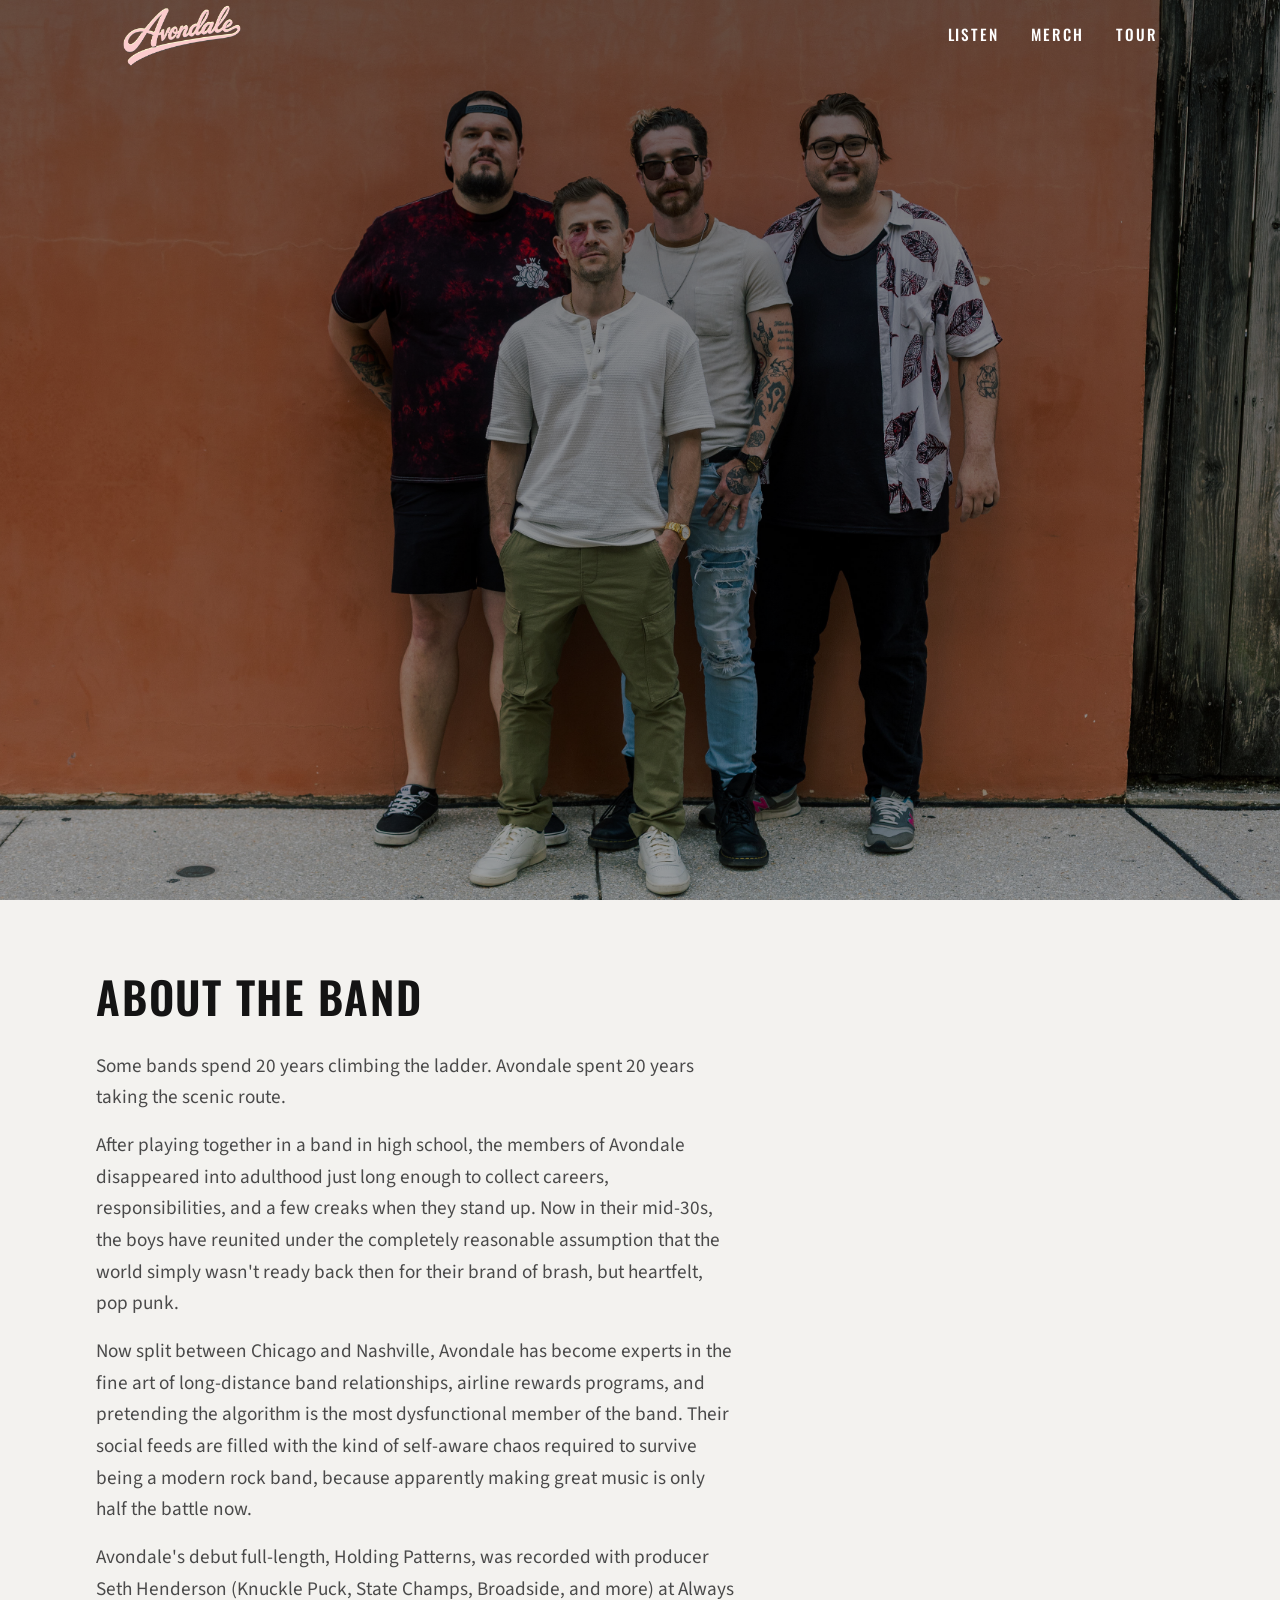
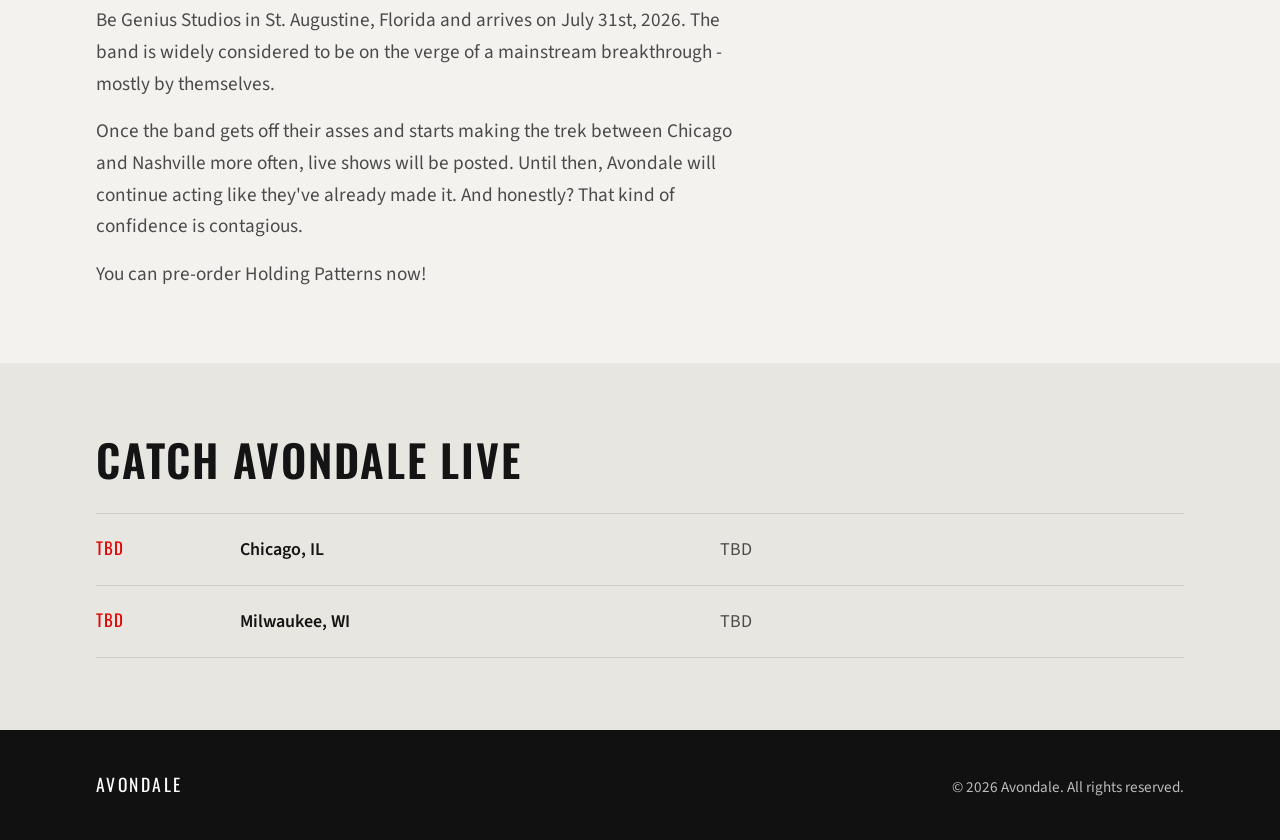
==== index.html @ c60215fb "Add files via upload" ====
<!DOCTYPE html>
<html lang="en">
<head>
  <meta charset="UTF-8">
  <meta name="viewport" content="width=device-width, initial-scale=1.0">
  <meta name="description" content="Avondale — pop-punk / alternative rock. Listen, shop merch, and catch them live.">
  <title>Avondale</title>
  <link rel="preconnect" href="https://fonts.googleapis.com">
  <link rel="preconnect" href="https://fonts.gstatic.com" crossorigin>
  <link href="https://fonts.googleapis.com/css2?family=Oswald:wght@500;600&family=Source+Sans+3:wght@400;600&display=swap" rel="stylesheet">
  <link rel="stylesheet" href="css/styles.css">
</head>
<body>

  <!-- =========================================================
       SITE HEADER / NAVIGATION
       Shared across pages. Future pages (Music, Videos, Store,
       Contact, About) can reuse this same nav pattern.
       ========================================================= -->
  <header class="site-header" id="top">
    <div class="nav-inner">
      <!-- Logo → always returns to homepage -->
      <a class="logo-link" href="index.html" aria-label="Avondale — Home">
        <!-- REPLACE: images/logo.png with your band logo -->
        <img
          class="logo"
          src="images/logo.png"
          alt="Avondale"
          width="320"
          height="96"
        >
      </a>

      <!-- Mobile menu button (visible on small screens) -->
      <button
        class="menu-toggle"
        type="button"
        aria-expanded="false"
        aria-controls="primary-nav"
        aria-label="Open menu"
      >
        <span class="menu-toggle-bar" aria-hidden="true"></span>
        <span class="menu-toggle-bar" aria-hidden="true"></span>
        <span class="menu-toggle-bar" aria-hidden="true"></span>
      </button>

      <!--
        Primary navigation
        URLs for Listen come from data/links.json (not hardcoded).
        Add future links here later: Music, Videos, Store, Contact, About
      -->
      <nav class="primary-nav" id="primary-nav" aria-label="Primary">
        <ul class="nav-list">
          <li>
            <a
              class="nav-link"
              data-link="listen"
              href="#"
              target="_blank"
              rel="noopener noreferrer"
            >Listen</a>
          </li>
          <li>
            <a class="nav-link" href="merch.html">Merch</a>
          </li>
          <li>
            <a class="nav-link" href="#tour">Tour</a>
          </li>
        </ul>
      </nav>
    </div>
  </header>

  <main>

    <!-- =========================================================
         HERO
         Full-bleed band photo with dark overlay.
         REPLACE the image below with your preferred hero shot.
         ========================================================= -->
    <section class="hero" aria-label="Band photo">
      <!--
        HERO IMAGE PLACEHOLDER
        Replace images/band-photo.jpg with your own wide band photo.
        Keep the filename the same, or update the src below.
      -->
      <img
        class="hero-image"
        src="images/band-photo.jpg"
        alt="Avondale band photo"
        width="1920"
        height="1080"
        fetchpriority="high"
      >
      <div class="hero-overlay" aria-hidden="true"></div>
    </section>

    <!-- =========================================================
         ABOUT
         Bio paragraphs are loaded from data/band.json
         ========================================================= -->
    <section class="section about" id="about" aria-labelledby="about-heading">
      <div class="section-inner">
        <h1 class="section-title" id="about-heading">About the Band</h1>
        <!-- Filled by js/data-loader.js -->
        <div class="about-bio" id="about-bio"></div>
      </div>
    </section>

    <!-- =========================================================
         TOUR
         Dates are loaded from data/tour.json
         ========================================================= -->
    <section class="section tour" id="tour" aria-labelledby="tour-heading">
      <div class="section-inner">
        <h2 class="section-title" id="tour-heading">Catch Avondale Live</h2>
        <!-- Filled by js/data-loader.js -->
        <ul class="tour-list" id="tour-list"></ul>
        <p class="tour-empty" id="tour-empty" hidden>No upcoming shows announced yet. Check back soon.</p>
      </div>
    </section>

  </main>

  <footer class="site-footer">
    <div class="section-inner footer-inner">
      <p class="footer-brand">Avondale</p>
      <p class="footer-copy">&copy; <span id="year"></span> Avondale. All rights reserved.</p>
    </div>
  </footer>

  <script src="js/data-loader.js" defer></script>
  <script src="js/script.js" defer></script>
</body>
</html>
---- css/styles.css ----
/* =========================================================
   Avondale — Site Styles
   Plain CSS only. Organized by section.
   ========================================================= */

/* --- CSS VARIABLES --- */
:root {
  --background: #f3f2ef;
  --background-alt: #e8e6e1;
  --text: #141414;
  --text-muted: #4a4a4a;
  --accent: #e10600;
  --accent-hover: #b50500;
  --header-text: #ffffff;
  --overlay: rgba(0, 0, 0, 0.45);
  --border: rgba(20, 20, 20, 0.12);
  --spacing: 1.5rem;
  --spacing-lg: 4.5rem;
  --max-width: 68rem;
  --nav-height: 4.5rem;
  --font-display: "Oswald", "Arial Narrow", sans-serif;
  --font-body: "Source Sans 3", "Segoe UI", sans-serif;
  --transition: 0.25s ease;
}

/* --- BASE --- */
*, *::before, *::after { box-sizing: border-box; }

html { scroll-behavior: smooth; }

body {
  margin: 0;
  font-family: var(--font-body);
  font-size: 1.125rem;
  line-height: 1.65;
  color: var(--text);
  background: var(--background);
  -webkit-font-smoothing: antialiased;
}

img { max-width: 100%; height: auto; display: block; }

a {
  color: var(--accent);
  text-decoration-thickness: 1px;
  text-underline-offset: 0.2em;
  transition: color var(--transition), opacity var(--transition);
}

a:hover { color: var(--accent-hover); }

a:focus-visible,
button:focus-visible {
  outline: 2px solid var(--accent);
  outline-offset: 3px;
}

h1, h2, h3 {
  font-family: var(--font-display);
  font-weight: 600;
  letter-spacing: 0.04em;
  text-transform: uppercase;
  line-height: 1.15;
  margin: 0 0 1rem;
}

p { margin: 0 0 1rem; }
ul { margin: 0; padding: 0; list-style: none; }

/* --- LAYOUT --- */
.section { padding: var(--spacing-lg) var(--spacing); }
.section-inner { max-width: var(--max-width); margin: 0 auto; }
.section-title {
  font-size: clamp(1.85rem, 4vw, 2.75rem);
  margin-bottom: 1.75rem;
}

/* --- HEADER / NAV --- */
.site-header {
  position: absolute;
  top: 1; left: 0; right: 0;
  z-index: 100;
  height: var(--nav-height);
  color: var(--header-text);
}

.site-header--solid {
  position: sticky;
  background: #111;
  border-bottom: 1px solid rgba(255, 255, 255, 0.08);
}

.nav-inner {
  max-width: var(--max-width);
  margin: 0 auto;
  padding: 0 var(--spacing);
  height: 100%;
  display: flex;
  align-items: center;
  justify-content: space-between;
  gap: 1rem;
}

.logo-link {
  display: inline-flex;
  align-items: center;
  text-decoration: none;
}

.logo {
  height: 6rem;
  width: auto;
  object-fit: contain;
  transition: opacity var(--transition), transform var(--transition);
}

.logo-link:hover .logo {
  opacity: 0.85;
  transform: scale(1.02);
}

.nav-list {
  display: flex;
  align-items: center;
  gap: 1.75rem;
}

.nav-link {
  font-family: var(--font-display);
  font-size: 0.95rem;
  font-weight: 500;
  letter-spacing: 0.12em;
  text-transform: uppercase;
  text-decoration: none;
  color: var(--header-text);
  padding: 0.55rem 0.15rem;
  position: relative;
}

.nav-link::after {
  content: "";
  position: absolute;
  left: 0; right: 0; bottom: 0.2rem;
  height: 2px;
  background: var(--accent);
  transform: scaleX(0);
  transform-origin: left;
  transition: transform var(--transition);
}

.nav-link:hover,
.nav-link[aria-current="page"] { color: #fff; }

.nav-link:hover::after,
.nav-link[aria-current="page"]::after { transform: scaleX(1); }

.menu-toggle {
  display: none;
  width: 2.75rem;
  height: 2.75rem;
  padding: 0;
  border: 0;
  background: transparent;
  cursor: pointer;
  flex-direction: column;
  justify-content: center;
  align-items: center;
  gap: 0.35rem;
}

.menu-toggle-bar {
  display: block;
  width: 1.4rem;
  height: 2px;
  background: #fff;
  transition: transform var(--transition), opacity var(--transition);
}

.menu-toggle[aria-expanded="true"] .menu-toggle-bar:nth-child(1) {
  transform: translateY(7.5px) rotate(45deg);
}
.menu-toggle[aria-expanded="true"] .menu-toggle-bar:nth-child(2) { opacity: 0; }
.menu-toggle[aria-expanded="true"] .menu-toggle-bar:nth-child(3) {
  transform: translateY(-7.5px) rotate(-45deg);
}

/* --- HERO --- */
.hero {
  position: relative;
  min-height: 100vh;
  min-height: 100svh;
  overflow: hidden;
  background: #1a1a1a;
}

.hero-image {
  width: 100%;
  height: 100%;
  min-height: 100vh;
  min-height: 100svh;
  object-fit: cover;
  object-position: center;
}

.hero-overlay {
  position: absolute;
  inset: 0;
  background: linear-gradient(
    to bottom,
    rgba(0, 0, 0, 0.55) 0%,
    var(--overlay) 40%,
    rgba(0, 0, 0, 0.35) 100%
  );
  pointer-events: none;
}

/* --- ABOUT --- */
.about-bio p {
  max-width: 40rem;
  font-size: 1.2rem;
  color: var(--text-muted);
}

.about-bio p:last-child { margin-bottom: 0; }

/* --- TOUR --- */
.tour { background: var(--background-alt); }

.tour-list { border-top: 1px solid var(--border); }

.tour-item {
  display: grid;
  grid-template-columns: 8rem 1fr 1fr;
  gap: 1rem;
  align-items: baseline;
  padding: 1.25rem 0;
  border-bottom: 1px solid var(--border);
  transition: background-color var(--transition), padding-left var(--transition);
}

.tour-item:hover {
  background: rgba(255, 255, 255, 0.45);
  padding-left: 0.5rem;
}

.tour-date {
  font-family: var(--font-display);
  font-size: 1.05rem;
  letter-spacing: 0.06em;
  text-transform: uppercase;
  color: var(--accent);
}

.tour-city { font-weight: 600; }
.tour-venue,
.tour-empty { color: var(--text-muted); }
.tour-empty { font-style: italic; }

/* --- MERCH --- */
.merch-feature {
  padding-top: calc(var(--nav-height) + var(--spacing-lg));
}

.merch-feature-inner {
  display: grid;
  grid-template-columns: minmax(0, 1fr) minmax(0, 1.1fr);
  gap: clamp(2rem, 5vw, 4rem);
  align-items: center;
}

.album-art {
  width: 100%;
  max-width: 28rem;
  aspect-ratio: 1 / 1;
  object-fit: cover;
  background: #222;
  box-shadow: 0 18px 40px rgba(0, 0, 0, 0.18);
  transition: transform 0.4s ease;
}

.album-art:hover { transform: scale(1.015); }

.merch-text {
  max-width: 28rem;
  color: var(--text-muted);
  font-size: 1.15rem;
  margin-bottom: 1.75rem;
}

.btn {
  display: inline-flex;
  align-items: center;
  justify-content: center;
  min-height: 3.15rem;
  padding: 0.85rem 1.9rem;
  font-family: var(--font-display);
  font-size: 1rem;
  font-weight: 600;
  letter-spacing: 0.14em;
  text-transform: uppercase;
  text-decoration: none;
  color: #fff;
  background: var(--accent);
  border: 0;
  border-radius: 2px;
  transition: background-color var(--transition), transform var(--transition);
}

.btn:hover {
  background: var(--accent-hover);
  color: #fff;
  transform: translateY(-2px);
}

.store {
  background: var(--background-alt);
  padding-bottom: 6.5rem;
}

#store-widget { min-height: 8rem; }

.store-placeholder {
  margin: 0;
  padding: 2.5rem 1.5rem;
  text-align: center;
  color: var(--text-muted);
  border: 1px dashed var(--border);
  background: rgba(255, 255, 255, 0.4);
}

/* --- FOOTER --- */
.site-footer {
  padding: 2.5rem var(--spacing);
  background: #111;
  color: rgba(255, 255, 255, 0.72);
}

.footer-inner {
  display: flex;
  flex-wrap: wrap;
  justify-content: space-between;
  gap: 0.75rem 1.5rem;
  align-items: baseline;
}

.footer-brand {
  margin: 0;
  font-family: var(--font-display);
  font-size: 1.1rem;
  letter-spacing: 0.14em;
  text-transform: uppercase;
  color: #fff;
}

.footer-copy { margin: 0; font-size: 0.95rem; }

/* --- TABLET --- */
@media (max-width: 900px) {
  :root { --spacing-lg: 3.5rem; }

  .tour-item {
    grid-template-columns: 7rem 1fr;
  }

  .tour-venue { grid-column: 2; }

  .merch-feature-inner { grid-template-columns: 1fr; }
  .album-art { max-width: 22rem; }
}

/* --- MOBILE --- */
@media (max-width: 700px) {
  :root {
    --spacing: 1.15rem;
    --spacing-lg: 3rem;
    --nav-height: 4rem;
  }

  .menu-toggle { display: flex; }

  .primary-nav {
    position: absolute;
    top: var(--nav-height);
    left: 0; right: 0;
    background: rgba(10, 10, 10, 0.96);
    max-height: 0;
    overflow: hidden;
    transition: max-height 0.35s ease;
  }

  .primary-nav.is-open { max-height: 18rem; }

  .nav-list {
    flex-direction: column;
    align-items: stretch;
    gap: 0;
    padding: 0.5rem 0 1rem;
  }

  .nav-link {
    display: block;
    padding: 1rem var(--spacing);
    font-size: 1.05rem;
    min-height: 3rem;
  }

  .nav-link::after { display: none; }

  .hero,
  .hero-image {
    min-height: 85vh;
    min-height: 85svh;
  }

  .tour-item {
    grid-template-columns: 1fr;
    gap: 0.25rem;
    padding: 1.35rem 0;
  }

  .tour-venue { grid-column: 1; }
  .btn { width: 100%; max-width: 20rem; }
  .footer-inner { flex-direction: column; }
}

@media (prefers-reduced-motion: reduce) {
  html { scroll-behavior: auto; }
  *, *::before, *::after {
    transition-duration: 0.01ms !important;
    animation-duration: 0.01ms !important;
  }
}
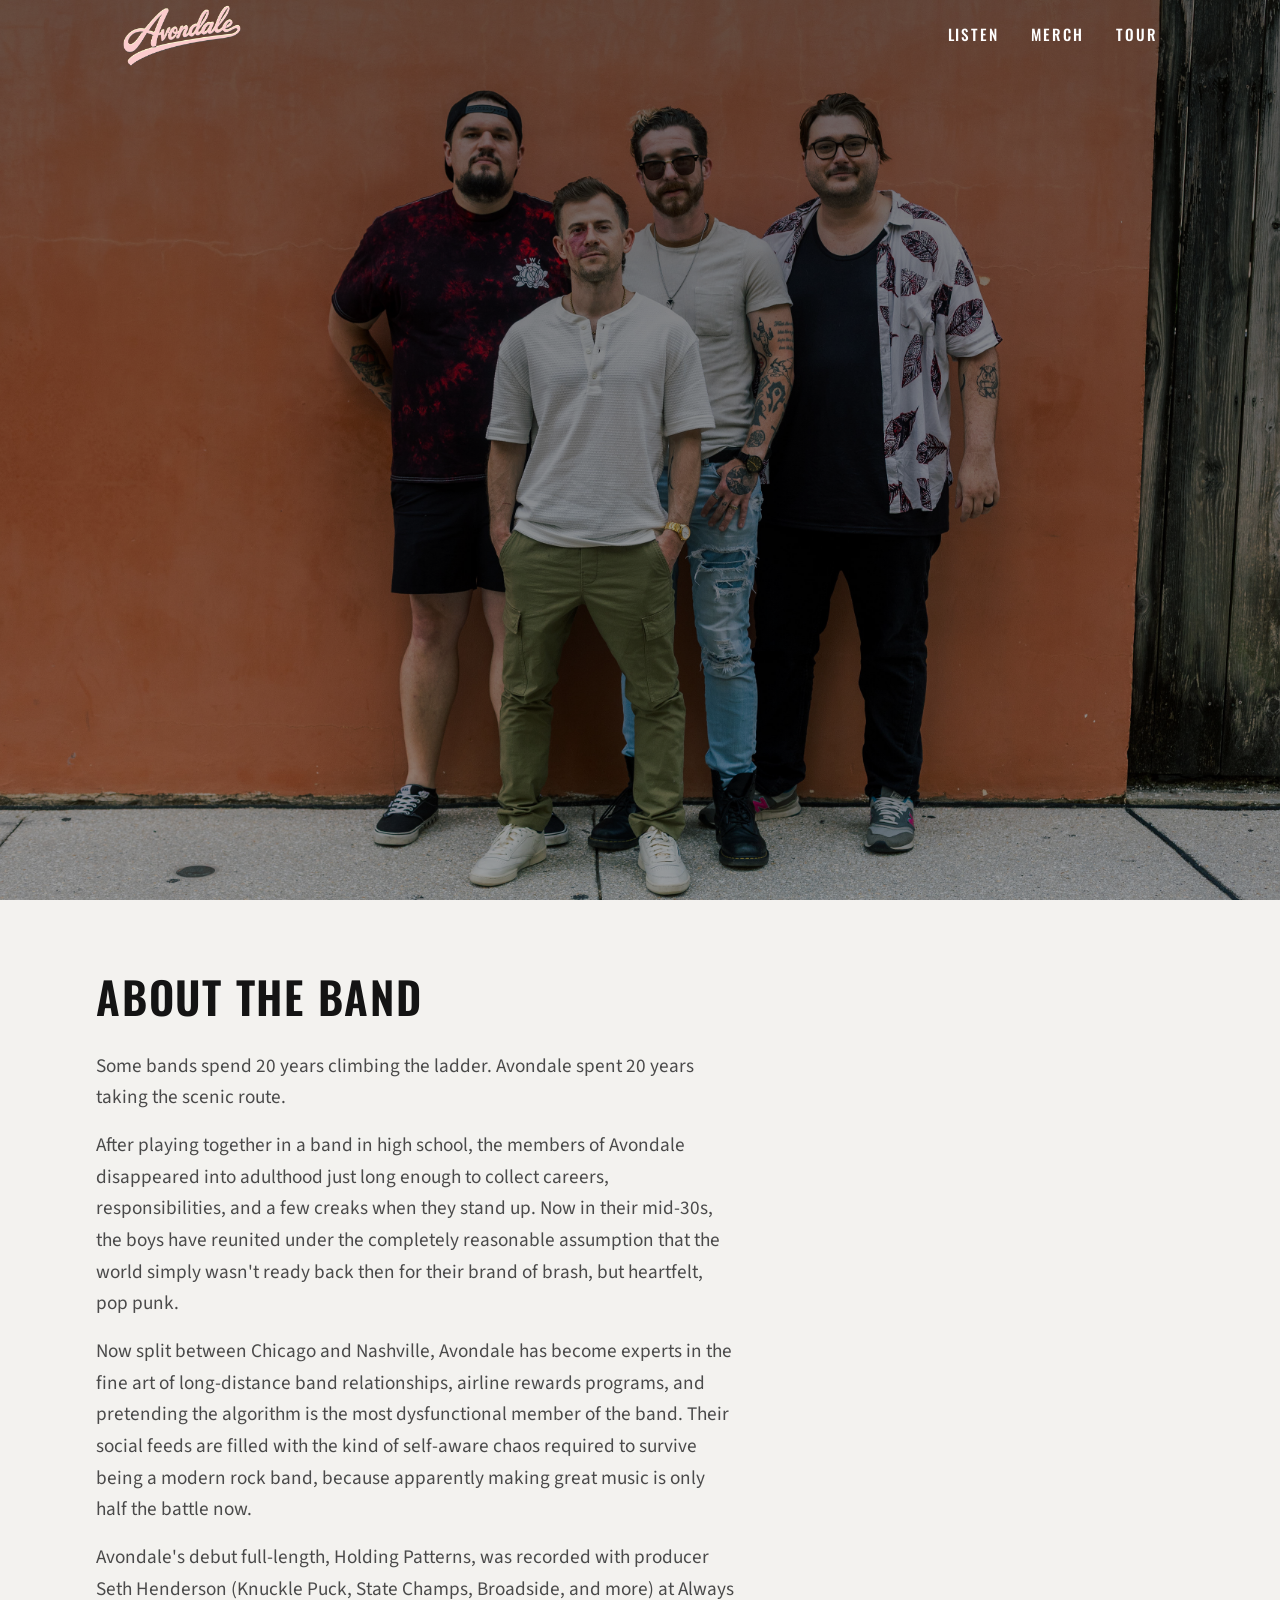
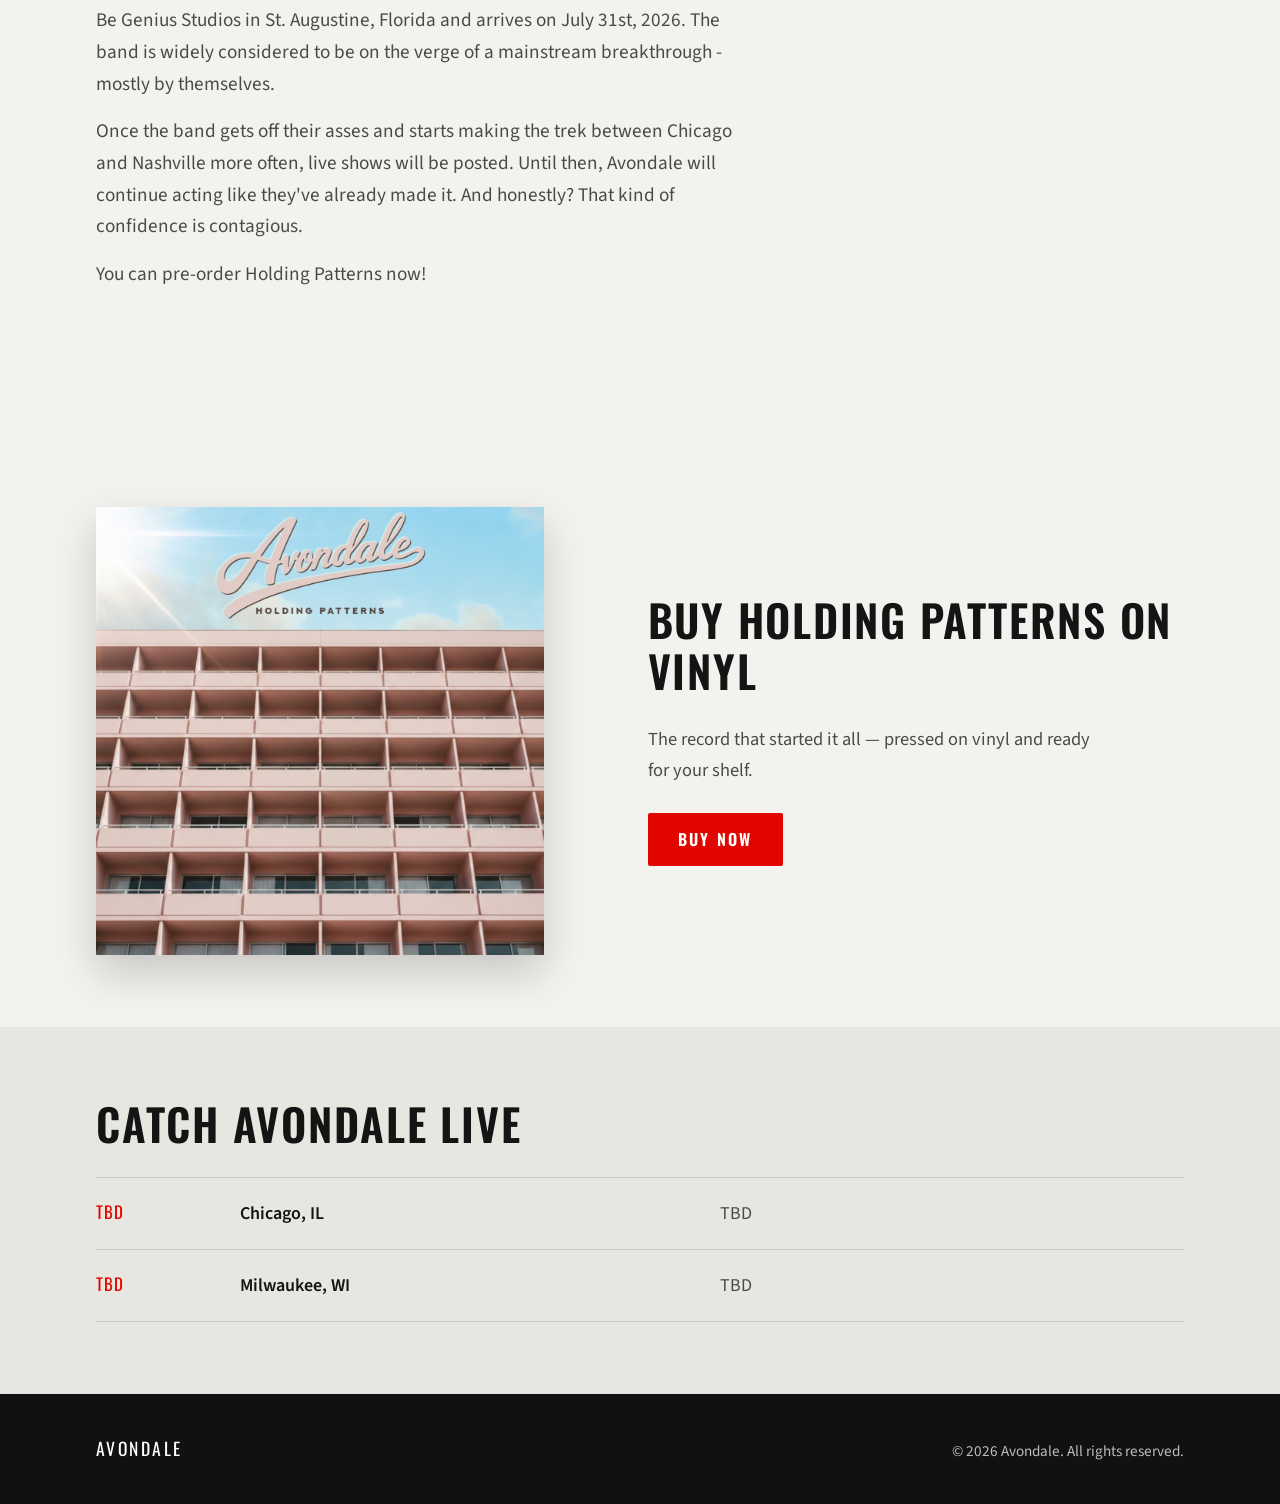
==== commit 375f5c1a: "Update index.html" ====
--- a/index.html
+++ b/index.html
@@ -107,6 +107,30 @@
       </div>
     </section>
 
+    <! -- =======================================================
+          MERCH
+          Directs to merch page
+          ======================================================= -->
+   <section class="section merch-feature" aria-labelledby="home-merch-heading">
+  <div class="section-inner merch-feature-inner">
+    <img
+      class="album-art"
+      src="images/holding-patterns.jpg"
+      alt="Holding Patterns album cover"
+      width="800"
+      height="800"
+      loading="lazy"
+    >
+    <div class="merch-copy">
+      <h2 class="section-title" id="home-merch-heading">Buy Holding Patterns on Vinyl</h2>
+      <p class="merch-text">
+        The record that started it all — pressed on vinyl and ready for your shelf.
+      </p>
+      <a class="btn" href="merch.html">Buy Now</a>
+    </div>
+  </div>
+</section>
+
     <!-- =========================================================
          TOUR
          Dates are loaded from data/tour.json
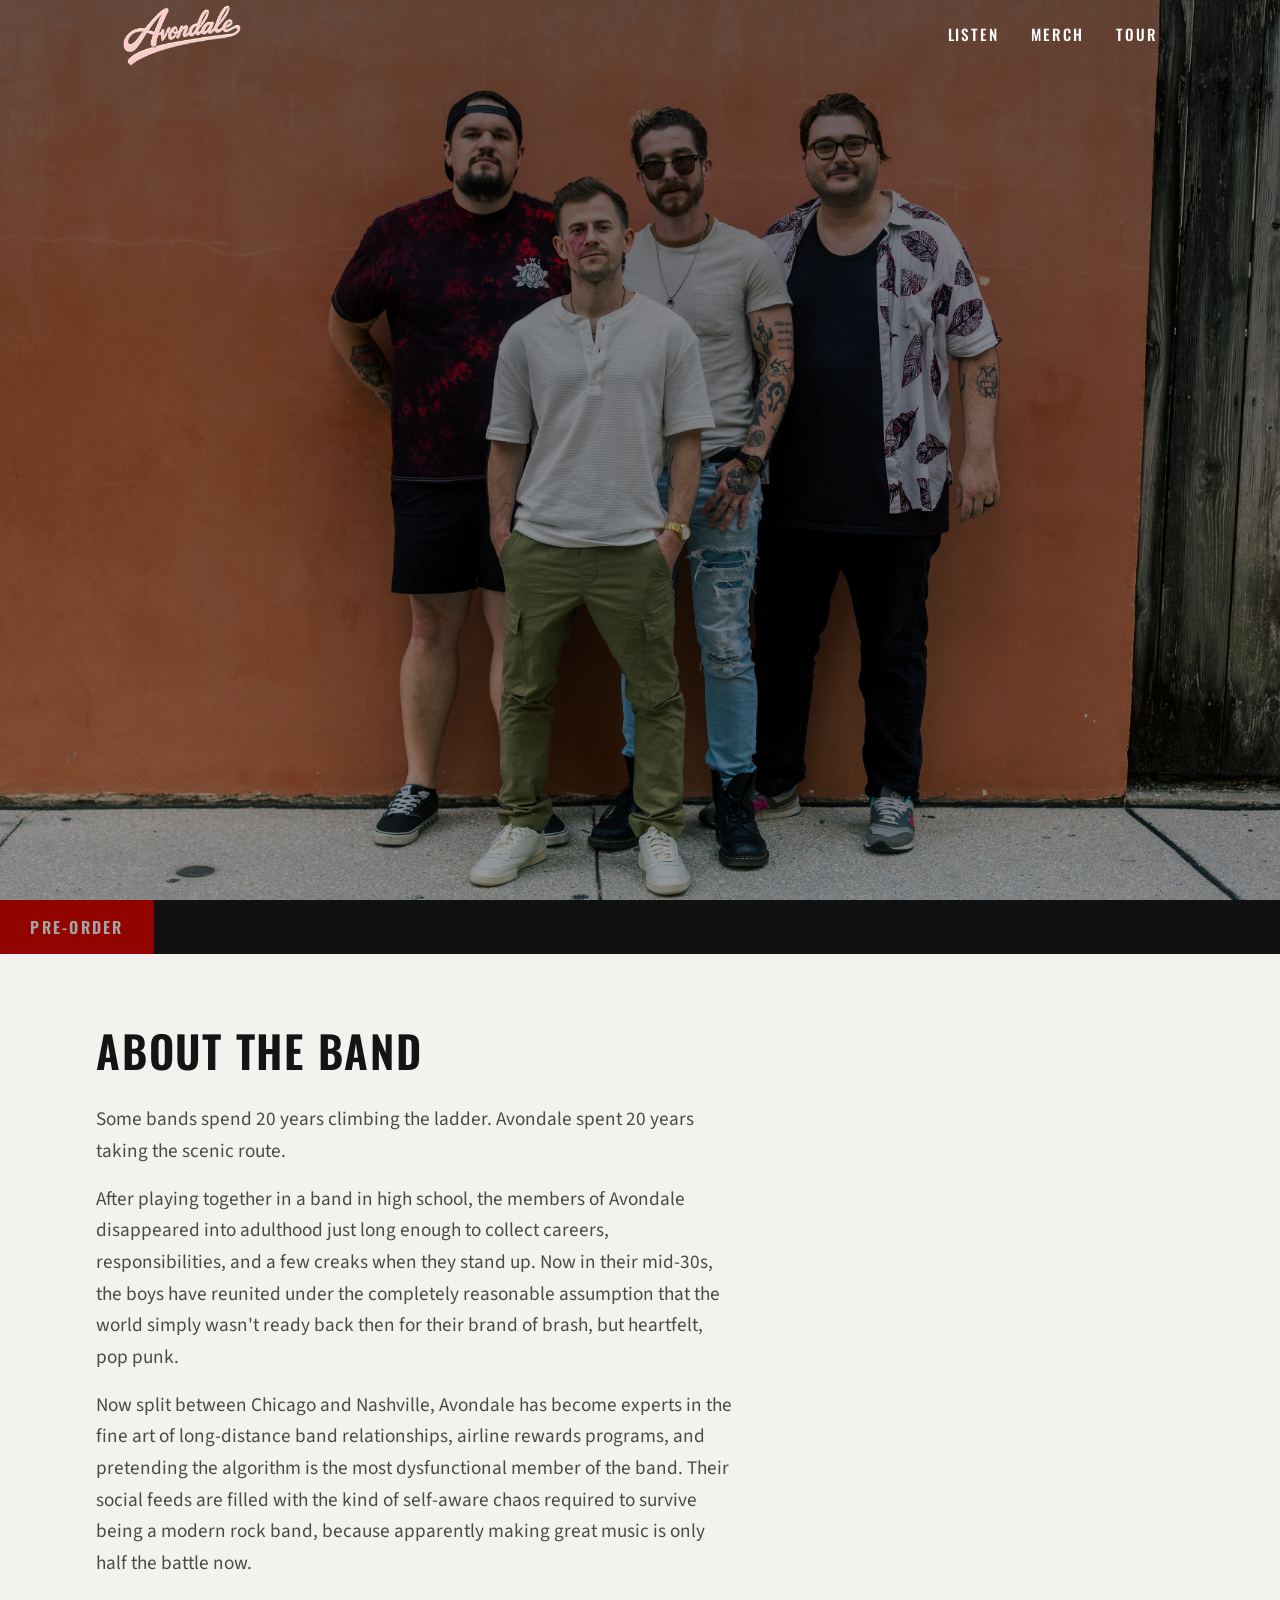
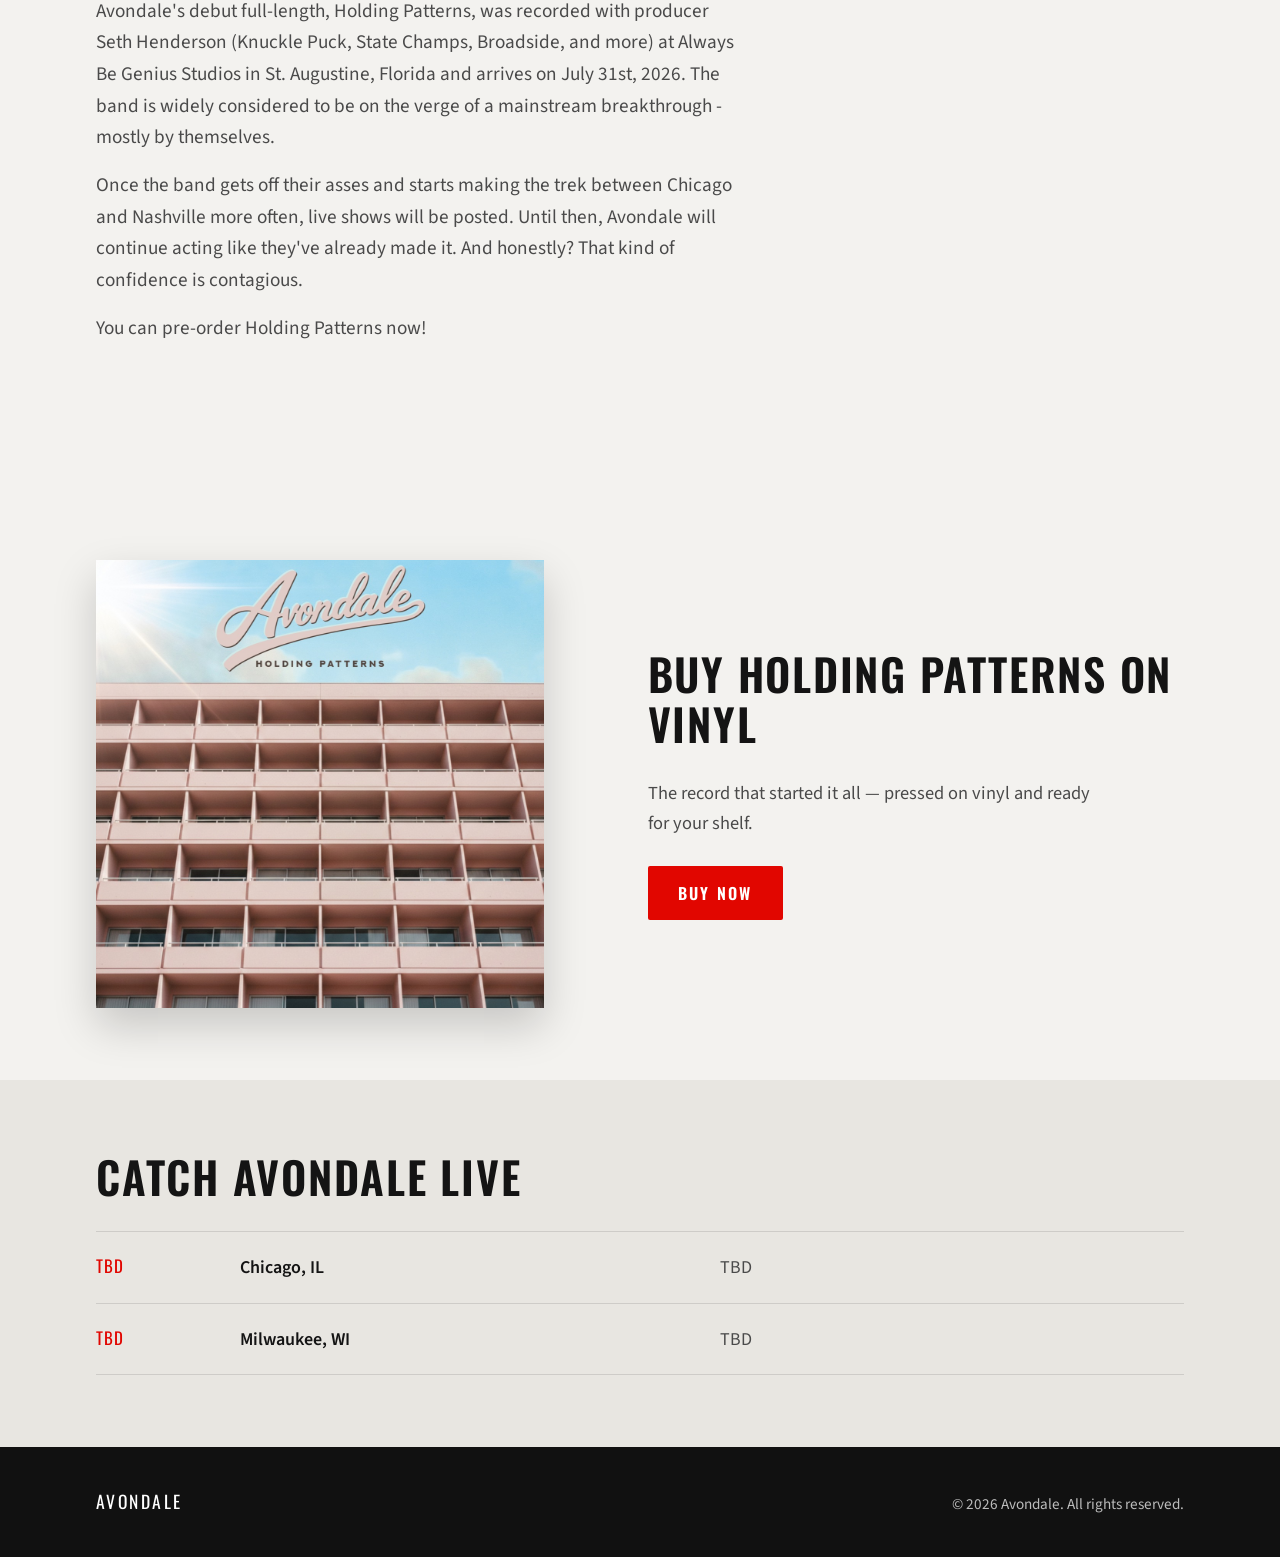
==== commit f1d5fb2a: "Update index.html" ====
--- a/index.html
+++ b/index.html
@@ -93,6 +93,7 @@
         fetchpriority="high"
       >
       <div class="hero-overlay" aria-hidden="true"></div>
+      <a class="btn hero-cta" href="merch.html#store">Pre-Order</a>
     </section>
 
     <!-- =========================================================
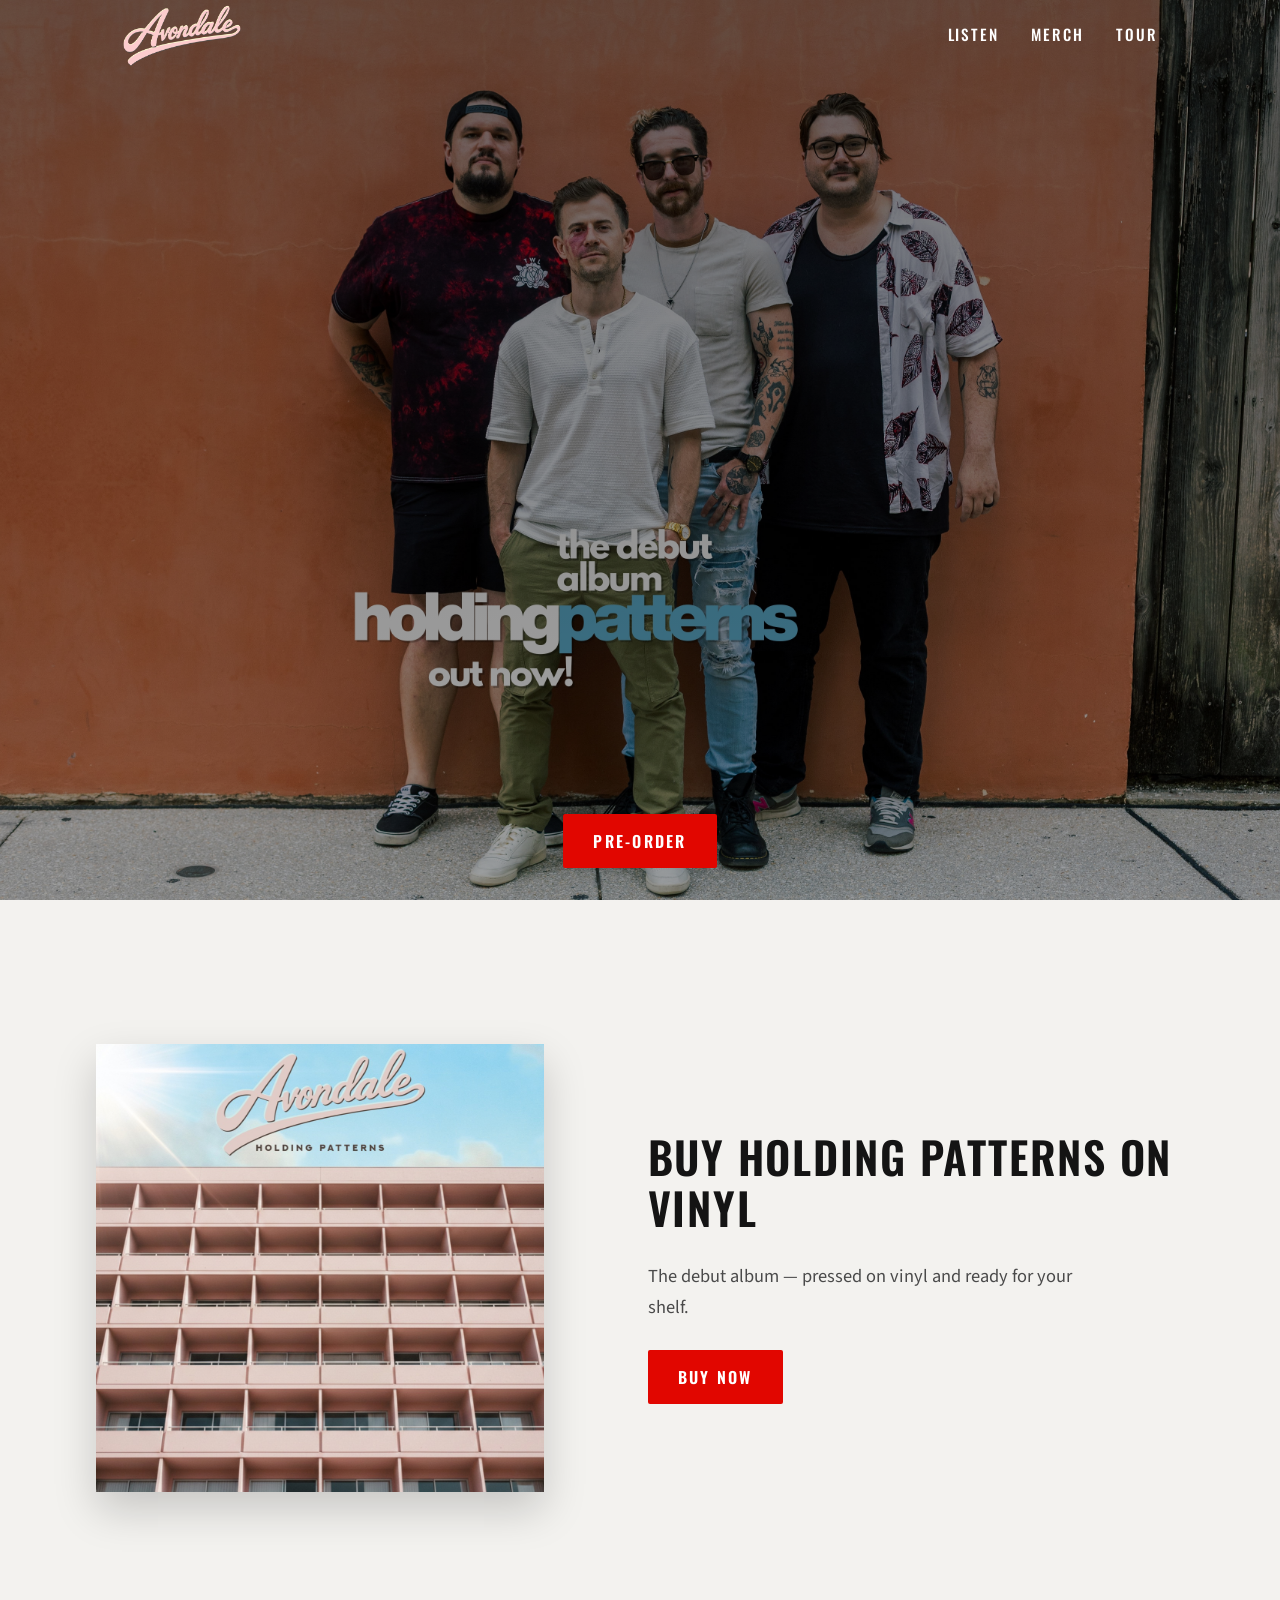
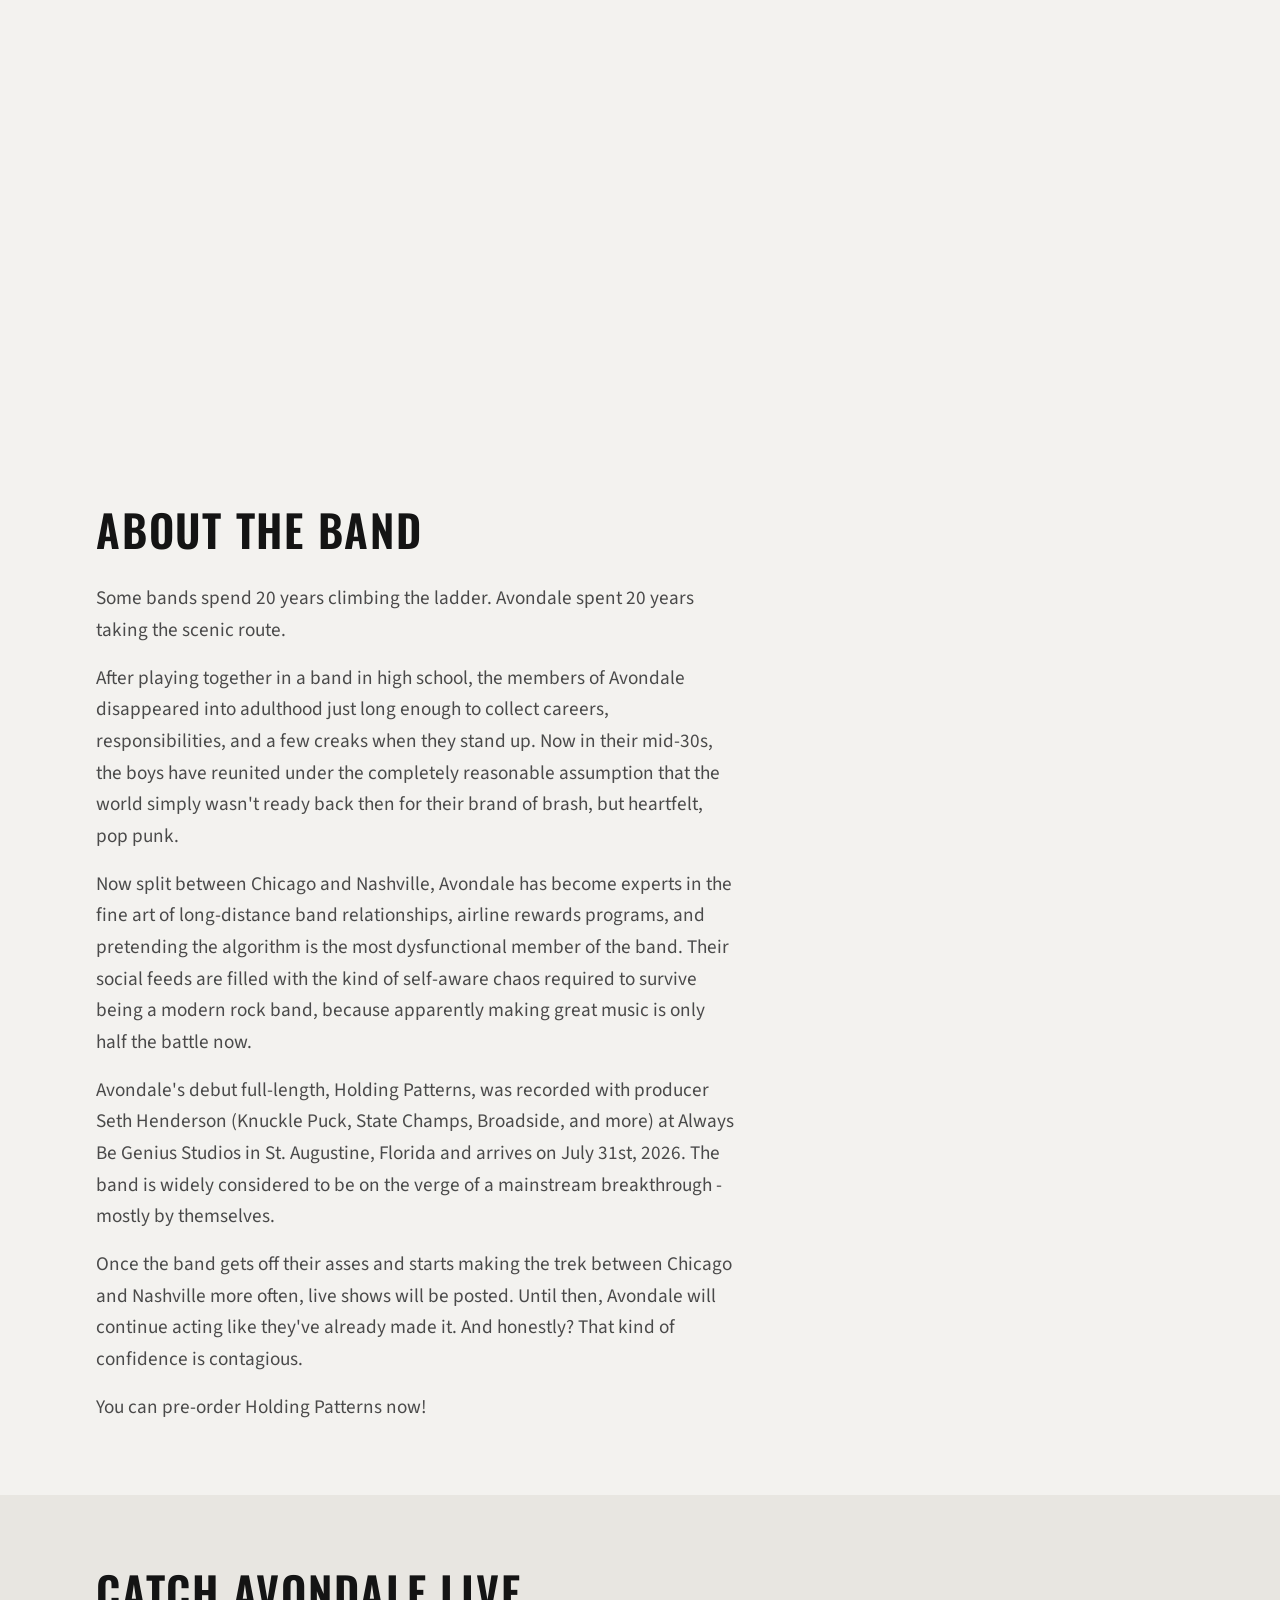
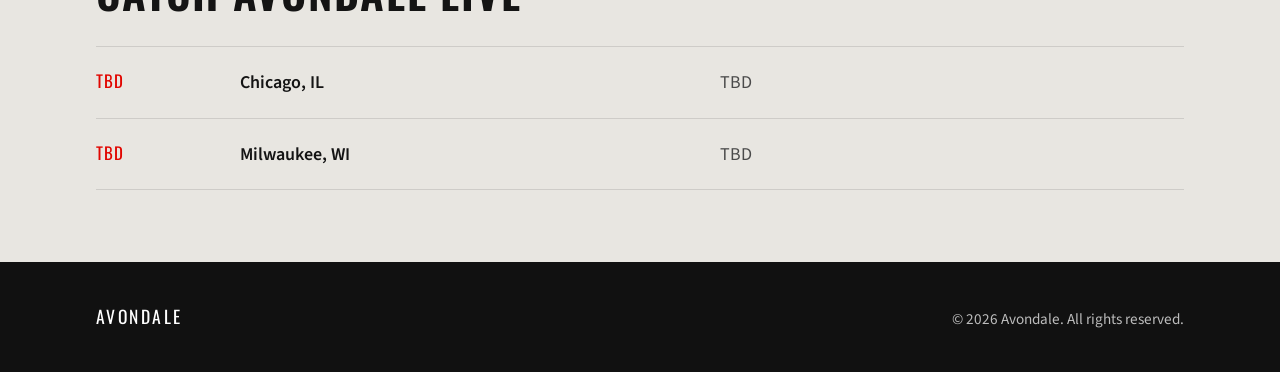
==== commit abbfaaf8: "Update index.html Added video section, moved merch section on home page to top." ====
--- a/index.html
+++ b/index.html
@@ -96,18 +96,6 @@
       <a class="btn hero-cta" href="merch.html#store">Pre-Order</a>
     </section>
 
-    <!-- =========================================================
-         ABOUT
-         Bio paragraphs are loaded from data/band.json
-         ========================================================= -->
-    <section class="section about" id="about" aria-labelledby="about-heading">
-      <div class="section-inner">
-        <h1 class="section-title" id="about-heading">About the Band</h1>
-        <!-- Filled by js/data-loader.js -->
-        <div class="about-bio" id="about-bio"></div>
-      </div>
-    </section>
-
     <! -- =======================================================
           MERCH
           Directs to merch page
@@ -125,12 +113,42 @@
     <div class="merch-copy">
       <h2 class="section-title" id="home-merch-heading">Buy Holding Patterns on Vinyl</h2>
       <p class="merch-text">
-        The record that started it all — pressed on vinyl and ready for your shelf.
+        The debut album — pressed on vinyl and ready for your shelf.
       </p>
       <a class="btn" href="merch.html">Buy Now</a>
     </div>
   </div>
 </section>
+
+    <!-- =========================================================
+         FEATURED VIDEO
+         Insert link to video
+         ========================================================= -->
+    <section class="section video" id="video" area-labelledby="video-heading">
+      <iframe 
+  width="560" 
+  height="315" 
+  src="https://www.youtube.com/embed/tIavSRm6gvs" 
+  title="Avondale - California Calling (Lyric Video)" 
+  frameborder="0" 
+  allow="accelerometer; autoplay; clipboard-write; encrypted-media; gyroscope; picture-in-picture; web-share" 
+  referrerpolicy="strict-origin-when-cross-origin" 
+  allowfullscreen>
+</iframe>
+    </section>
+
+    <!-- =========================================================
+         ABOUT
+         Bio paragraphs are loaded from data/band.json
+         ========================================================= -->
+    <section class="section about" id="about" aria-labelledby="about-heading">
+      <div class="section-inner">
+        <h1 class="section-title" id="about-heading">About the Band</h1>
+        <!-- Filled by js/data-loader.js -->
+        <div class="about-bio" id="about-bio"></div>
+      </div>
+    </section>
+
 
     <!-- =========================================================
          TOUR
--- a/css/styles.css
+++ b/css/styles.css
@@ -214,6 +214,18 @@
   pointer-events: none;
 }
 
+.hero-cta {
+  position: absolute;
+  left: 50%;
+  bottom: 2rem; /* raise/lower as needed */
+  transform: translateX(-50%);
+  z-index: 2;
+}
+
+.hero-cta:hover {
+  transform: translateX(-50%) translateY(-2px);
+}
+
 /* --- ABOUT --- */
 .about-bio p {
   max-width: 40rem;
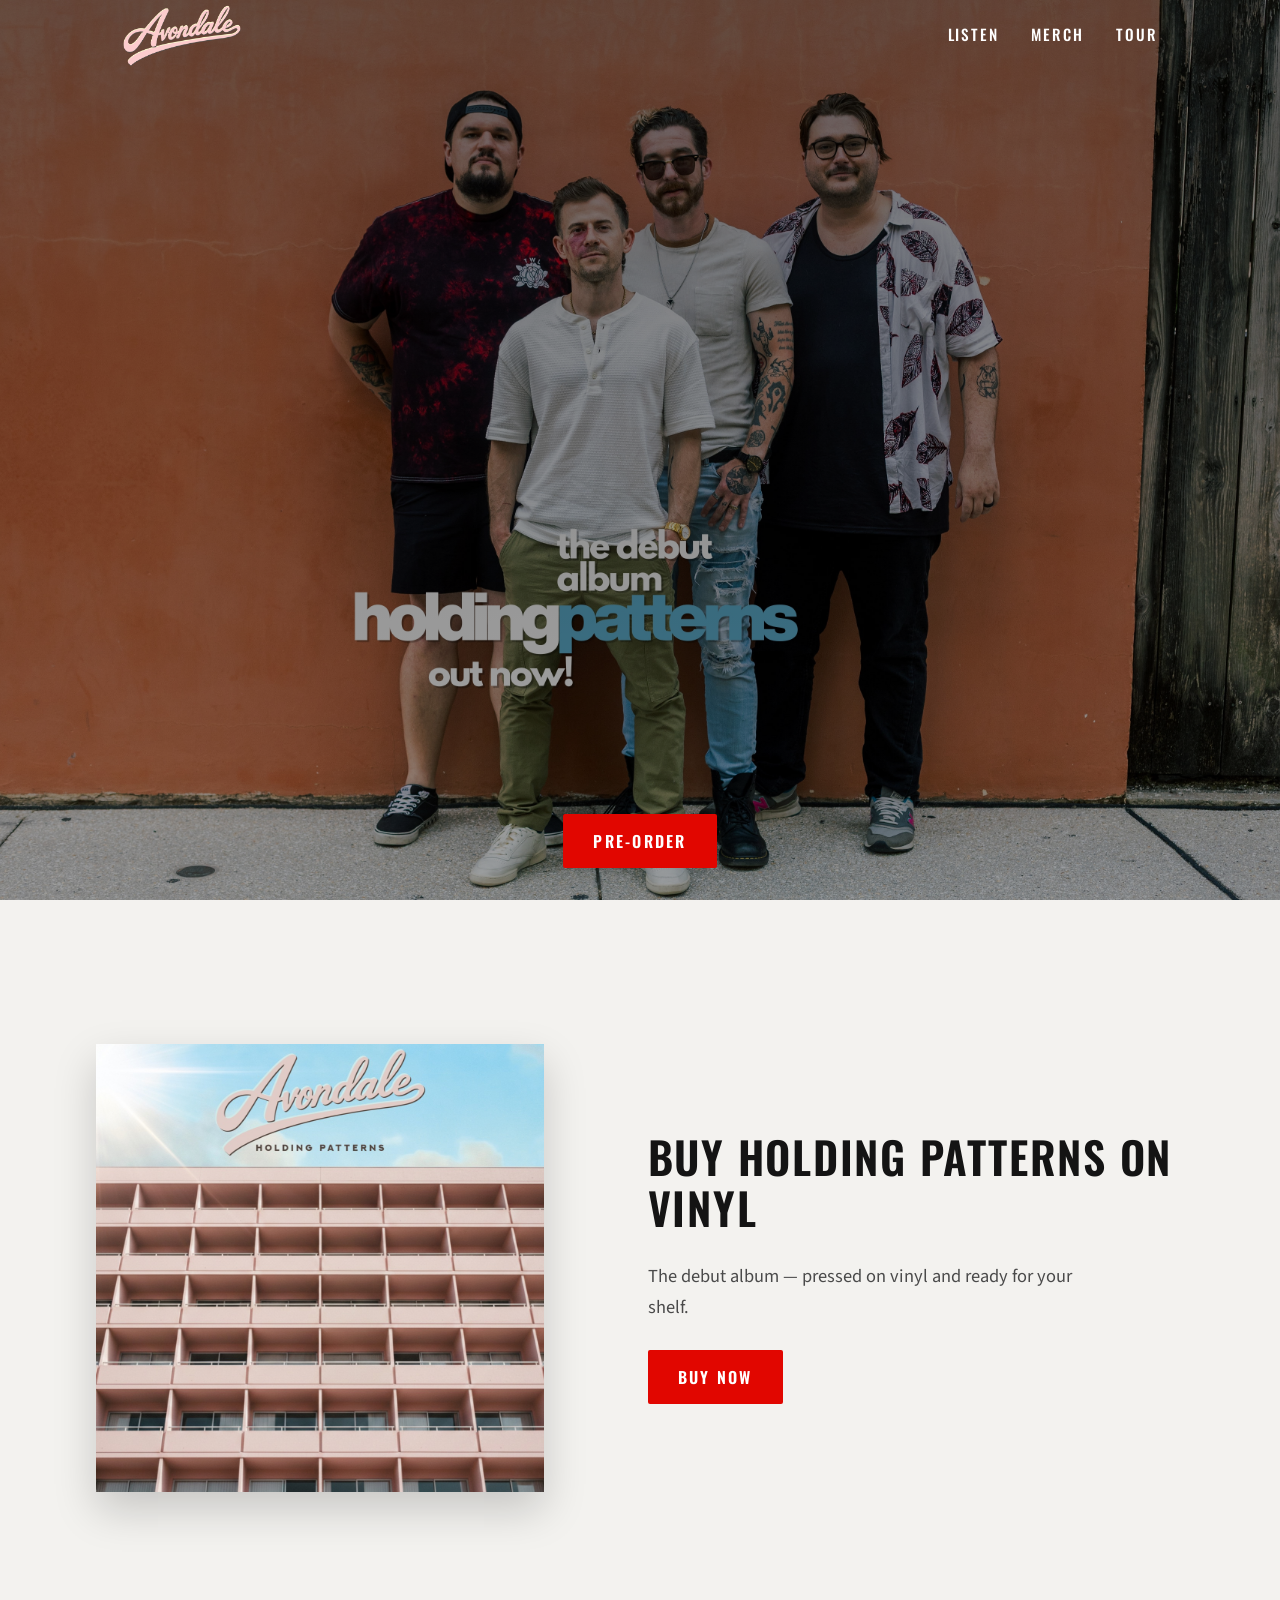
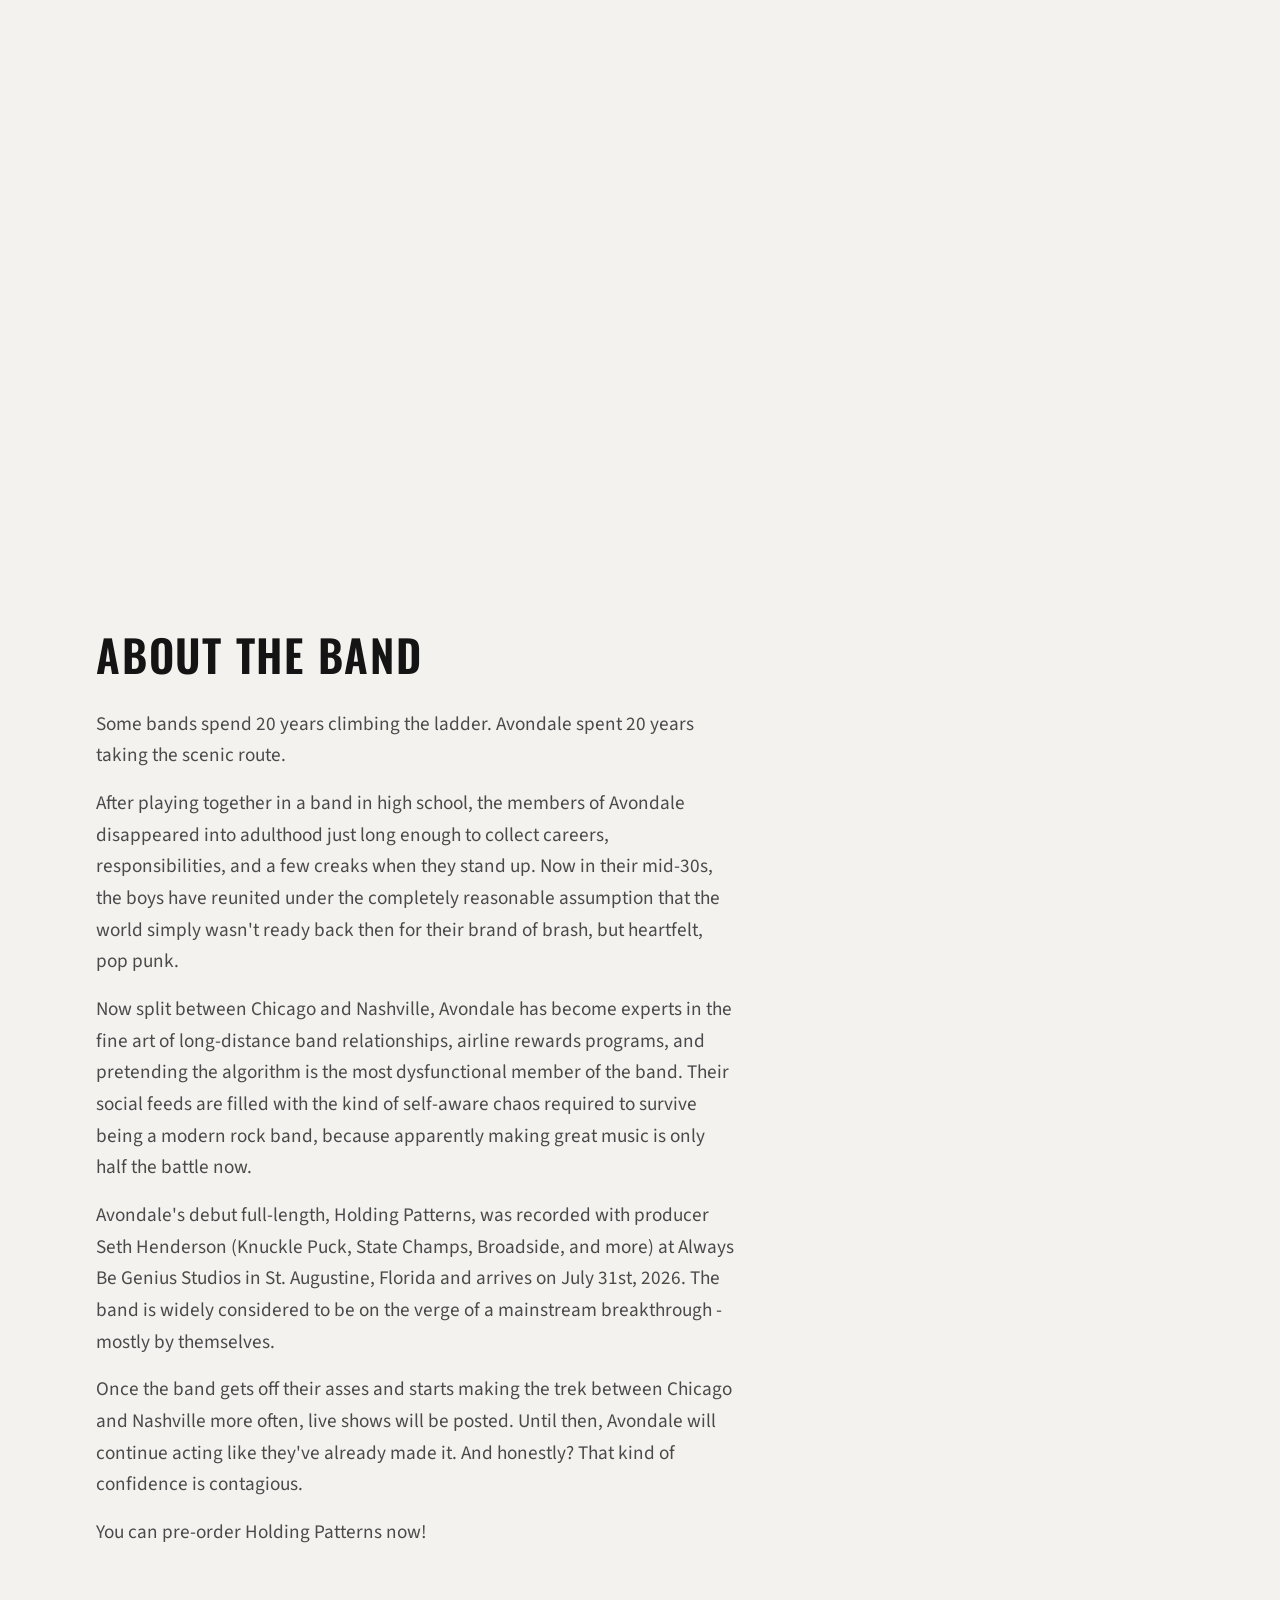
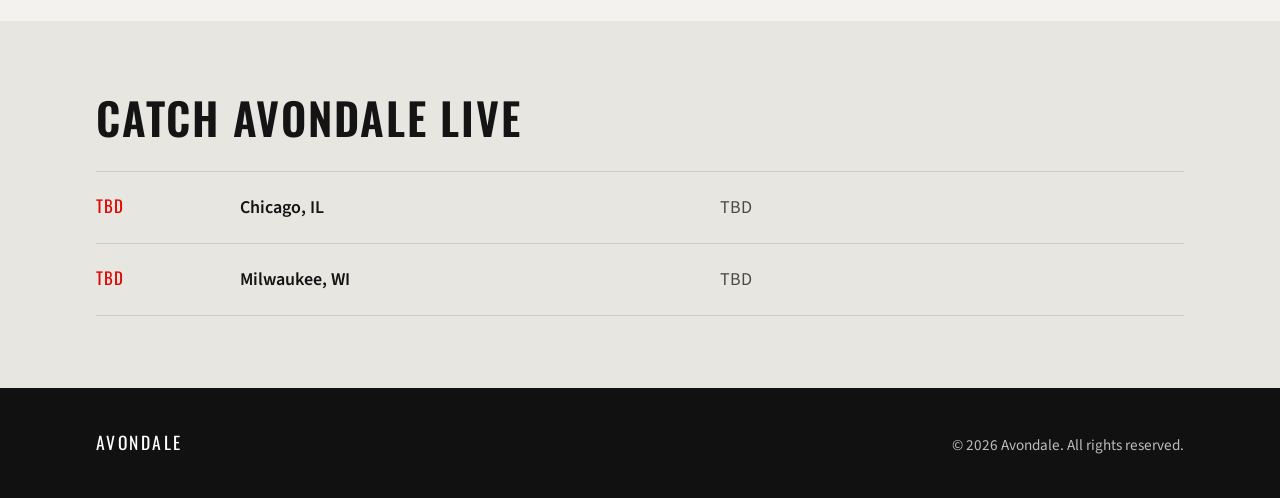
==== commit 44e9c915: "Update index.html Centered video and wrapped in css so it's responsive on mobile." ====
--- a/index.html
+++ b/index.html
@@ -125,16 +125,17 @@
          Insert link to video
          ========================================================= -->
     <section class="section video" id="video" area-labelledby="video-heading">
-      <iframe 
-  width="560" 
-  height="315" 
-  src="https://www.youtube.com/embed/tIavSRm6gvs" 
-  title="Avondale - California Calling (Lyric Video)" 
-  frameborder="0" 
-  allow="accelerometer; autoplay; clipboard-write; encrypted-media; gyroscope; picture-in-picture; web-share" 
-  referrerpolicy="strict-origin-when-cross-origin" 
-  allowfullscreen>
-</iframe>
+      <div style="max-width: 800px; margin: 0 auto;">
+  <div style="position: relative; padding-bottom: 56.25%; height: 0; overflow: hidden;">
+    <iframe 
+      src="https://www.youtube.com/embed/tIavSRm6gvs" 
+      title="Avondale - California Calling (Lyric Video)" 
+      style="position: absolute; top: 0; left: 0; width: 100%; height: 100%; border: 0;" 
+      allow="accelerometer; autoplay; clipboard-write; encrypted-media; gyroscope; picture-in-picture; web-share" 
+      allowfullscreen>
+    </iframe>
+  </div>
+</div>
     </section>
 
     <!-- =========================================================
